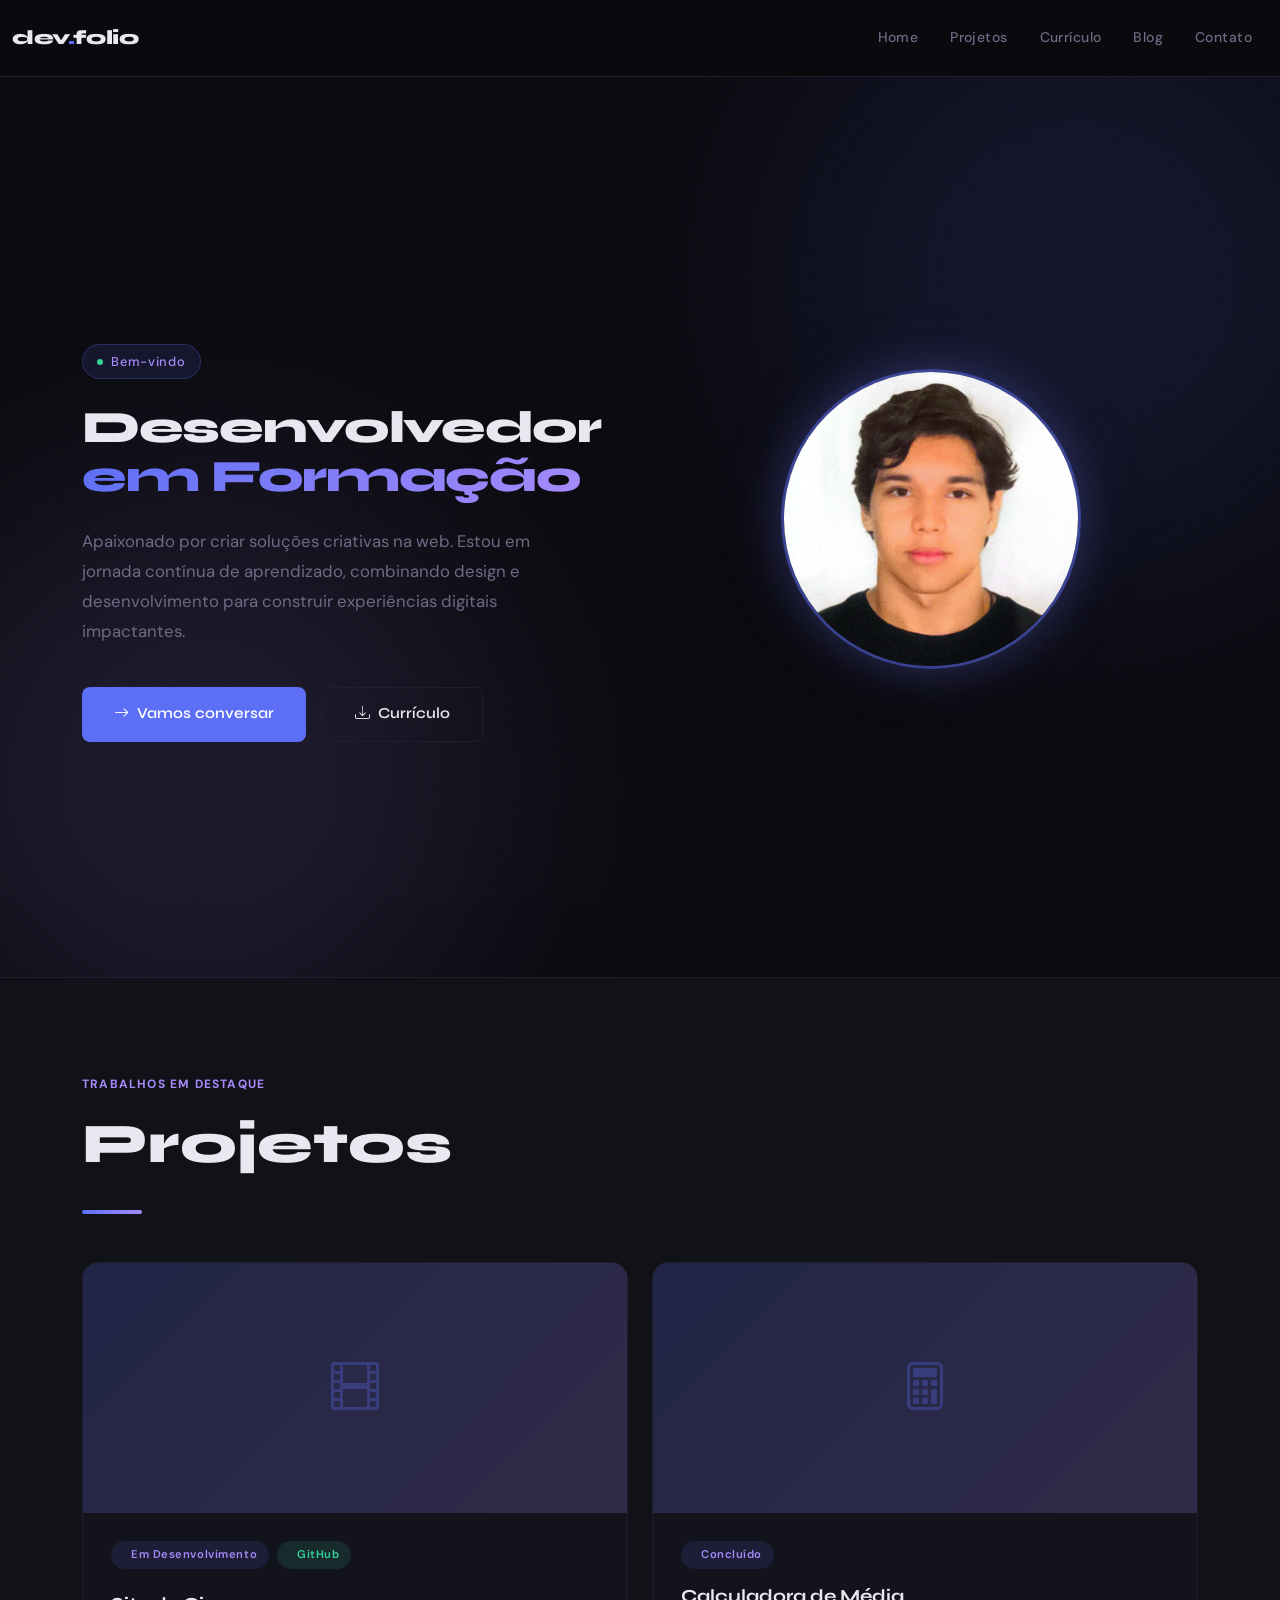
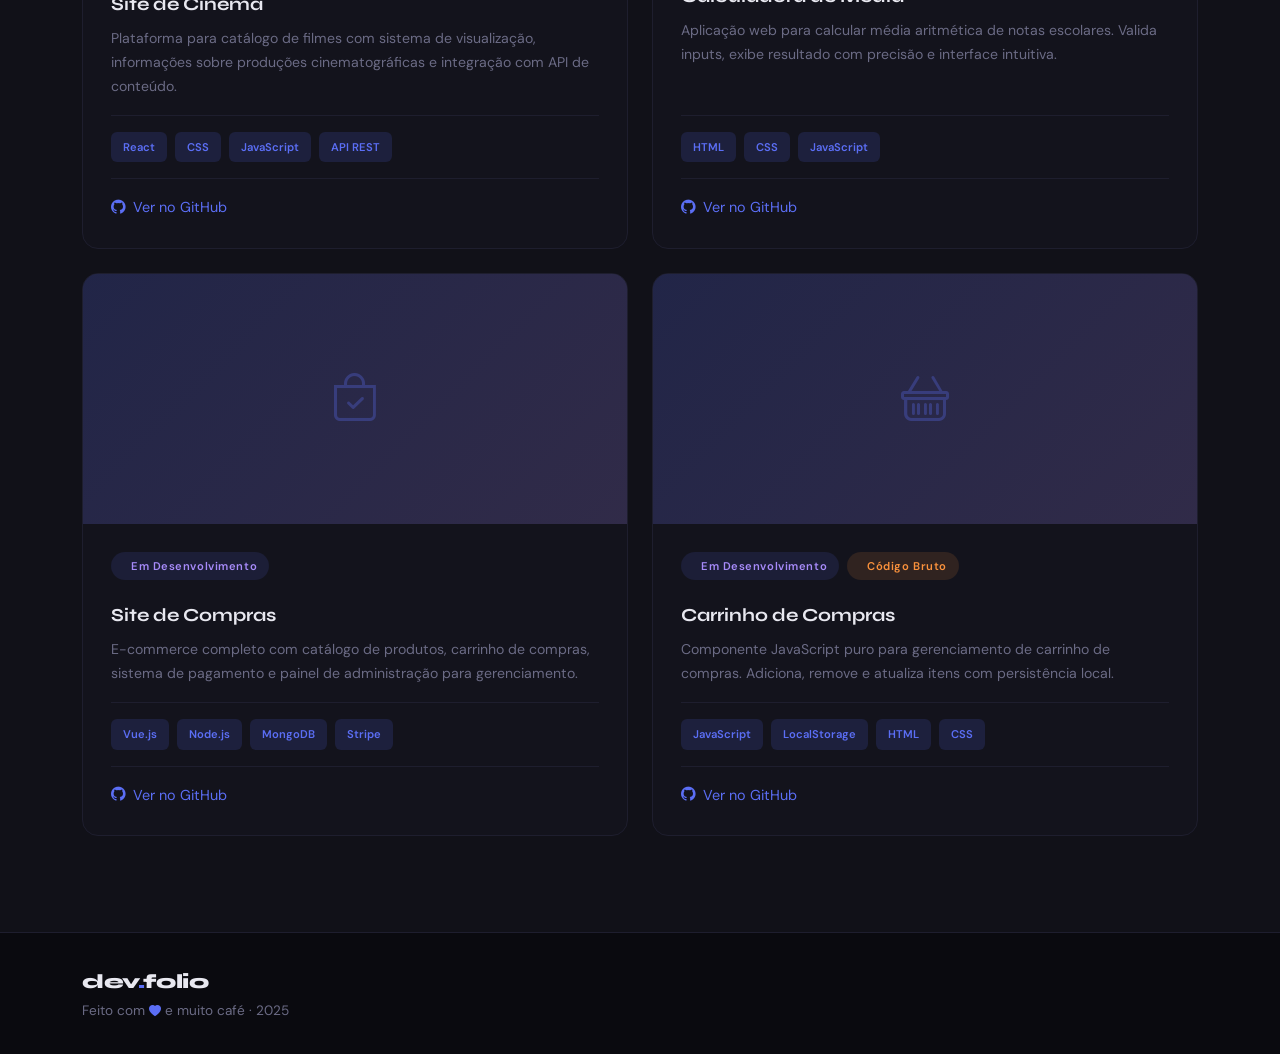
==== index.html @ 3c871db7 "Commitando site de portifolio" ====
<!DOCTYPE html>
<html lang="pt-BR">
<head>
  <meta charset="UTF-8">
  <meta name="viewport" content="width=device-width, initial-scale=1.0">
  <title>Portfólio — Dev em Formação</title>

  <!-- Bootstrap 5 -->
  <link href="https://cdn.jsdelivr.net/npm/bootstrap@5.3.3/dist/css/bootstrap.min.css" rel="stylesheet">
  <!-- Google Fonts -->
  <link href="https://fonts.googleapis.com/css2?family=Syne:wght@400;600;700;800&family=DM+Sans:ital,opsz,wght@0,9..40,300;0,9..40,400;0,9..40,500;1,9..40,300&display=swap" rel="stylesheet">
  <!-- Bootstrap Icons -->
  <link href="https://cdn.jsdelivr.net/npm/bootstrap-icons@1.11.3/font/bootstrap-icons.min.css" rel="stylesheet">

  <!-- CSS Customizado -->
  <link rel="stylesheet" href="assets/css/estilo.css">
</head>
<body>

<!-- NAVBAR -->
<nav class="navbar navbar-expand-lg navbar-dark sticky-top">
  <div class="container-fluid">
    <a class="navbar-brand" href="index.html">dev<span>.</span>folio</a>
    <button class="navbar-toggler" type="button" data-bs-toggle="collapse" data-bs-target="#navbarNav">
      <span class="navbar-toggler-icon"></span>
    </button>
    <div class="collapse navbar-collapse" id="navbarNav">
      <ul class="navbar-nav ms-auto">
        <li class="nav-item"><a class="nav-link" href="index.html#hero">Home</a></li>
        <li class="nav-item"><a class="nav-link" href="index.html#projetos">Projetos</a></li>
        <li class="nav-item"><a class="nav-link" href="curriculo.html">Currículo</a></li>
        <li class="nav-item"><a class="nav-link" href="blog.html">Blog</a></li>
        <li class="nav-item"><a class="nav-link" href="contato.html">Contato</a></li>
      </ul>
    </div>
  </div>
</nav>

<!-- HERO -->
<section id="hero" class="hero">
  <div class="hero-glow hero-glow-1"></div>
  <div class="hero-glow hero-glow-2"></div>
  
  <div class="container" style="position: relative; z-index: 1;">
    <div class="row align-items-center g-5">
      <div class="col-lg-6 fade-up">
        <div class="hero-tag">
          <span class="dot"></span>
          Bem-vindo
        </div>
        <h1 class="hero-title">
          Desenvolvedor<br>
          <span class="line2">em Formação</span>
        </h1>
        <p class="hero-sub">
          Apaixonado por criar soluções criativas na web. Estou em jornada contínua de aprendizado, combinando design e desenvolvimento para construir experiências digitais impactantes.
        </p>
        <div style="display:flex;gap:1rem;flex-wrap:wrap;">
          <a href="contato.html" class="btn-primary-custom">
            <i class="bi bi-arrow-right"></i> Vamos conversar
          </a>
          <a href="curriculo.html" class="btn-secondary-custom">
            <i class="bi bi-download"></i> Currículo
          </a>
        </div>
      </div>
      <div class="col-lg-6 fade-up delay-2 div-img">
        <div style="width:300px;height:300px;border-radius:50%;overflow:hidden;border:3px solid rgba(91,110,245,0.5);box-shadow:0 0 40px rgba(91,110,245,0.25),0 0 80px rgba(167,139,250,0.1);margin:0 auto;display:flex;align-items:center;justify-content:center;background:linear-gradient(135deg,rgba(91,110,245,0.1) 0%,rgba(167,139,250,0.1) 100%);">
          <img src="assets/imagens/foto-perfil.jpg" alt="Marcos Paulo dos Santos Filho" style="width:100%;height:100%;object-fit:cover;object-position:center top;" />
        </div>
      </div>
    </div>
  </div>
</section>

<!-- PROJETOS -->
<section id="projetos" style="background: var(--surface); border-top: 1px solid var(--border);">
  <div class="container">
    <p class="section-label fade-up">Trabalhos em Destaque</p>
    <h2 class="section-title fade-up">Projetos</h2>
    <div class="divider fade-up"></div>
    <div class="row g-4">

      <div class="col-lg-6 fade-up delay-1">
        <div class="project-card">
          <div class="project-image" style="background:linear-gradient(135deg,rgba(91,110,245,0.2) 0%,rgba(167,139,250,0.2) 100%);display:flex;align-items:center;justify-content:center;">
            <i class="bi bi-film" style="font-size:3rem;color:var(--accent);opacity:0.3;"></i>
          </div>
          <div class="project-content">
            <div style="display:flex;gap:0.5rem;flex-wrap:wrap;margin-bottom:0.5rem;">
              <span class="project-tag"><span class="dot" style="background:var(--accent3);"></span>Em Desenvolvimento</span>
              <span class="project-tag" style="background:rgba(52,211,153,0.12);color:#34d399;"><span class="dot" style="background:#34d399;"></span>GitHub</span>
            </div>
            <h3 class="project-title">Site de Cinema</h3>
            <p class="project-desc">Plataforma para catálogo de filmes com sistema de visualização, informações sobre produções cinematográficas e integração com API de conteúdo.</p>
            <div class="project-tech">
              <span class="tech-badge">React</span>
              <span class="tech-badge">CSS</span>
              <span class="tech-badge">JavaScript</span>
              <span class="tech-badge">API REST</span>
            </div>
            <div style="margin-top:1rem;padding-top:1rem;border-top:1px solid var(--border);">
              <a href="https://github.com/MarkoSpsfilho/Movie-Website-Project.git" target="_blank" style="color:var(--accent);text-decoration:none;font-size:0.9rem;display:flex;align-items:center;gap:0.5rem;">
                <i class="bi bi-github"></i> Ver no GitHub
              </a>
            </div>
          </div>
        </div>
      </div>

      <div class="col-lg-6 fade-up delay-2">
        <div class="project-card">
          <div class="project-image" style="background:linear-gradient(135deg,rgba(91,110,245,0.2) 0%,rgba(167,139,250,0.2) 100%);display:flex;align-items:center;justify-content:center;">
            <i class="bi bi-calculator" style="font-size:3rem;color:var(--accent);opacity:0.3;"></i>
          </div>
          <div class="project-content">
            <span class="project-tag"><span class="dot" style="background:var(--accent3);"></span>Concluído</span>
            <h3 class="project-title">Calculadora de Média</h3>
            <p class="project-desc">Aplicação web para calcular média aritmética de notas escolares. Valida inputs, exibe resultado com precisão e interface intuitiva.</p>
            <div class="project-tech">
              <span class="tech-badge">HTML</span>
              <span class="tech-badge">CSS</span>
              <span class="tech-badge">JavaScript</span>
            </div>
            <div style="margin-top:1rem;padding-top:1rem;border-top:1px solid var(--border);">
              <a href="https://github.com/MarkoSpsfilho/Site_de_Calcular_M-dia.git" target="_blank" style="color:var(--accent);text-decoration:none;font-size:0.9rem;display:flex;align-items:center;gap:0.5rem;">
                <i class="bi bi-github"></i> Ver no GitHub
              </a>
            </div>
          </div>
        </div>
      </div>

      <div class="col-lg-6 fade-up delay-3">
        <div class="project-card">
          <div class="project-image" style="background:linear-gradient(135deg,rgba(91,110,245,0.2) 0%,rgba(167,139,250,0.2) 100%);display:flex;align-items:center;justify-content:center;">
            <i class="bi bi-bag-check" style="font-size:3rem;color:var(--accent);opacity:0.3;"></i>
          </div>
          <div class="project-content">
            <div style="display:flex;gap:0.5rem;flex-wrap:wrap;margin-bottom:0.5rem;">
              <span class="project-tag"><span class="dot" style="background:var(--accent3);"></span>Em Desenvolvimento</span>
            </div>
            <h3 class="project-title">Site de Compras</h3>
            <p class="project-desc">E-commerce completo com catálogo de produtos, carrinho de compras, sistema de pagamento e painel de administração para gerenciamento.</p>
            <div class="project-tech">
              <span class="tech-badge">Vue.js</span>
              <span class="tech-badge">Node.js</span>
              <span class="tech-badge">MongoDB</span>
              <span class="tech-badge">Stripe</span>
            </div>
            <div style="margin-top:1rem;padding-top:1rem;border-top:1px solid var(--border);">
              <a href="https://github.com/MarkoSpsfilho/Site-de-Compras.git" target="_blank" style="color:var(--accent);text-decoration:none;font-size:0.9rem;display:flex;align-items:center;gap:0.5rem;">
                <i class="bi bi-github"></i> Ver no GitHub
              </a>
            </div>
          </div>
        </div>
      </div>

      <div class="col-lg-6 fade-up delay-4">
        <div class="project-card">
          <div class="project-image" style="background:linear-gradient(135deg,rgba(91,110,245,0.2) 0%,rgba(167,139,250,0.2) 100%);display:flex;align-items:center;justify-content:center;">
            <i class="bi bi-basket" style="font-size:3rem;color:var(--accent);opacity:0.3;"></i>
          </div>
          <div class="project-content">
            <div style="display:flex;gap:0.5rem;flex-wrap:wrap;margin-bottom:0.5rem;">
              <span class="project-tag"><span class="dot" style="background:var(--accent3);"></span>Em Desenvolvimento</span>
              <span class="project-tag" style="background:rgba(251,146,60,0.12);color:#fb923c;"><span class="dot" style="background:#fb923c;"></span>Código Bruto</span>
            </div>
            <h3 class="project-title">Carrinho de Compras</h3>
            <p class="project-desc">Componente JavaScript puro para gerenciamento de carrinho de compras. Adiciona, remove e atualiza itens com persistência local.</p>
            <div class="project-tech">
              <span class="tech-badge">JavaScript</span>
              <span class="tech-badge">LocalStorage</span>
              <span class="tech-badge">HTML</span>
              <span class="tech-badge">CSS</span>
            </div>
            <div style="margin-top:1rem;padding-top:1rem;border-top:1px solid var(--border);">
              <a href="https://github.com/MarkoSpsfilho/Carrinho-de-Compras.git" target="_blank" style="color:var(--accent);text-decoration:none;font-size:0.9rem;display:flex;align-items:center;gap:0.5rem;">
                <i class="bi bi-github"></i> Ver no GitHub
              </a>
            </div>
          </div>
        </div>
      </div>

    </div>
  </div>
</section>

<!-- FOOTER -->
<footer>
  <div class="container d-flex flex-wrap justify-content-between align-items-center">
    <span class="navbar-brand mb-0" style="font-family:'Syne',sans-serif;font-weight:800;">dev<span style="color:var(--accent);">.</span>folio</span>
    <span style="color:var(--muted);">Feito com <i class="bi bi-heart-fill" style="color:var(--accent);font-size:0.75rem;"></i> e muito café · 2025</span>
  </div>
</footer>

<!-- Bootstrap JS -->
<script src="https://cdn.jsdelivr.net/npm/bootstrap@5.3.3/dist/js/bootstrap.bundle.min.js"></script>
<!-- JS Customizado -->
<script src="assets/js/app.js"></script>

</body>
</html>
---- assets/css/estilo.css ----
:root {
  --bg: #0a0a0f;
  --surface: #111118;
  --border: #1e1e2e;
  --accent: #5b6ef5;
  --accent2: #a78bfa;
  --accent3: #34d399;
  --text: #e8e8f0;
  --muted: #6b6b85;
  --card-bg: #13131c;
}

* { margin: 0; padding: 0; box-sizing: border-box; }

html { scroll-behavior: smooth; }

body {
  background: var(--bg);
  color: var(--text);
  font-family: 'DM Sans', sans-serif;
  font-size: 16px;
  line-height: 1.7;
  overflow-x: hidden;
}

/* ── NOISE OVERLAY ── */
body::before {
  content: '';
  position: fixed;
  inset: 0;
  background-image: url("data:image/svg+xml,%3Csvg viewBox='0 0 256 256' xmlns='http://www.w3.org/2000/svg'%3E%3Cfilter id='noise'%3E%3CfeTurbulence type='fractalNoise' baseFrequency='0.9' numOctaves='4' stitchTiles='stitch'/%3E%3C/filter%3E%3Crect width='100%25' height='100%25' filter='url(%23noise)' opacity='0.04'/%3E%3C/svg%3E");
  pointer-events: none;
  z-index: 999;
  opacity: 0.4;
}

h1, h2, h3, h4 {
  font-family: 'Syne', sans-serif;
  font-weight: 700;
}

/* ── NAV ── */
nav.navbar {
  background: rgba(10,10,15,0.85) !important;
  backdrop-filter: blur(16px);
  border-bottom: 1px solid var(--border);
  padding: 1rem 0;
}

.navbar-brand {
  font-family: 'Syne', sans-serif;
  font-weight: 800;
  font-size: 1.25rem;
  color: var(--text) !important;
  letter-spacing: -0.02em;
}

.navbar-brand span { color: var(--accent); }

.nav-link {
  color: var(--muted) !important;
  font-size: 0.875rem;
  font-weight: 500;
  letter-spacing: 0.03em;
  transition: color 0.2s;
  padding: 0.4rem 1rem !important;
}

.nav-link:hover { color: var(--text) !important; }

/* ── HERO ── */
.hero {
  min-height: 100vh;
  display: flex;
  align-items: center;
  padding: 7rem 0 5rem;
  position: relative;
  overflow: hidden;
}

.hero-glow {
  position: absolute;
  width: 600px;
  height: 600px;
  border-radius: 50%;
  filter: blur(120px);
  opacity: 0.12;
  pointer-events: none;
}

.hero-glow-1 {
  background: var(--accent);
  top: -100px;
  right: -100px;
}

.hero-glow-2 {
  background: var(--accent2);
  bottom: -100px;
  left: -100px;
}

.hero-tag {
  display: inline-flex;
  align-items: center;
  gap: 0.5rem;
  background: rgba(91,110,245,0.12);
  border: 1px solid rgba(91,110,245,0.25);
  color: var(--accent2);
  font-size: 0.8rem;
  font-weight: 500;
  letter-spacing: 0.05em;
  padding: 0.35rem 0.9rem;
  border-radius: 100px;
  margin-bottom: 1.5rem;
}

.hero-tag .dot {
  width: 6px; height: 6px;
  background: var(--accent3);
  border-radius: 50%;
  animation: pulse 2s infinite;
}

@keyframes pulse {
  0%, 100% { opacity: 1; transform: scale(1); }
  50% { opacity: 0.5; transform: scale(0.8); }
}

.hero-title {
  font-size: clamp(1.8rem, 3.5vw, 3.2rem);
  font-weight: 800;
  line-height: 1.1;
  letter-spacing: -0.03em;
  color: var(--text);
  margin-bottom: 1.5rem;
  word-break: normal;
  overflow-wrap: normal;
  white-space: nowrap;
}

.hero-title .line2 {
  background: linear-gradient(135deg, var(--accent) 0%, var(--accent2) 100%);
  -webkit-background-clip: text;
  -webkit-text-fill-color: transparent;
  background-clip: text;
}

.hero-sub {
  color: var(--muted);
  font-size: 1.05rem;
  max-width: 480px;
  margin-bottom: 2.5rem;
  line-height: 1.8;
}

.btn-primary-custom {
  background: var(--accent);
  color: #fff;
  border: none;
  padding: 0.85rem 2rem;
  border-radius: 8px;
  font-family: 'Syne', sans-serif;
  font-weight: 600;
  font-size: 0.95rem;
  transition: all 0.25s;
  text-decoration: none;
  display: inline-flex;
  align-items: center;
  gap: 0.5rem;
}

.btn-primary-custom:hover {
  background: #4a5de4;
  transform: translateY(-2px);
  box-shadow: 0 10px 30px rgba(91,110,245,0.3);
}

.btn-secondary-custom {
  background: transparent;
  color: var(--text);
  border: 1px solid var(--border);
  padding: 0.85rem 2rem;
  border-radius: 8px;
  font-family: 'Syne', sans-serif;
  font-weight: 600;
  font-size: 0.95rem;
  transition: all 0.25s;
  text-decoration: none;
  display: inline-flex;
  align-items: center;
  gap: 0.5rem;
  cursor: pointer;
}

.btn-secondary-custom:hover {
  border-color: var(--accent);
  color: var(--accent);
}

/* ── SCROLL REVEAL ── */
.fade-up {
  opacity: 0;
  transform: translateY(30px);
  transition: opacity 0.6s ease-out, transform 0.6s ease-out;
}

.fade-up.visible {
  opacity: 1;
  transform: translateY(0);
}

.delay-1 { transition-delay: 0.1s; }
.delay-2 { transition-delay: 0.2s; }
.delay-3 { transition-delay: 0.3s; }
.delay-4 { transition-delay: 0.4s; }
.delay-5 { transition-delay: 0.5s; }

/* ── SEÇÕES ── */
section {
  padding: 6rem 0;
  position: relative;
}

.section-label {
  color: var(--accent2);
  font-size: 0.75rem;
  font-weight: 700;
  letter-spacing: 0.1em;
  text-transform: uppercase;
  margin-bottom: 1rem;
}

.section-title {
  font-size: clamp(2rem, 5vw, 3.5rem);
  font-weight: 800;
  line-height: 1.2;
  color: var(--text);
  margin-bottom: 2rem;
}

.divider {
  width: 60px;
  height: 4px;
  background: linear-gradient(90deg, var(--accent) 0%, var(--accent2) 100%);
  border-radius: 100px;
  margin-bottom: 3rem;
}

.container {
  gap: 100%;
}

.div-img {
  padding: 0;
  margin: 0;
  position: relative;
  z-index: 0;
}


/* ── PROJETOS ── */
.project-card {
  background: var(--card-bg);
  border: 1px solid var(--border);
  border-radius: 16px;
  overflow: hidden;
  transition: all 0.3s;
  height: 100%;
  display: flex;
  flex-direction: column;
}

.project-card:hover {
  border-color: var(--accent);
  box-shadow: 0 20px 40px rgba(91,110,245,0.15);
  transform: translateY(-5px);
}

.project-image {
  width: 100%;
  height: 250px;
  background: linear-gradient(135deg, rgba(91,110,245,0.1) 0%, rgba(167,139,250,0.1) 100%);
  overflow: hidden;
}

.project-image img {
  width: 100%;
  height: 100%;
  object-fit: cover;
}

.project-content {
  padding: 1.75rem;
  flex: 1;
  display: flex;
  flex-direction: column;
}

.project-tag {
  display: inline-flex;
  align-items: center;
  gap: 0.5rem;
  width: fit-content;
  background: rgba(91,110,245,0.12);
  color: var(--accent2);
  font-size: 0.7rem;
  font-weight: 600;
  letter-spacing: 0.05em;
  padding: 0.3rem 0.75rem;
  border-radius: 100px;
  margin-bottom: 1rem;
}

.project-title {
  font-size: 1.15rem;
  font-weight: 700;
  color: var(--text);
  margin-bottom: 0.75rem;
}

.project-desc {
  color: var(--muted);
  font-size: 0.88rem;
  line-height: 1.7;
  margin-bottom: 1rem;
  flex: 1;
}

.project-tech {
  display: flex;
  flex-wrap: wrap;
  gap: 0.5rem;
  padding-top: 1rem;
  border-top: 1px solid var(--border);
}

.tech-badge {
  background: rgba(91,110,245,0.15);
  color: var(--accent);
  font-size: 0.7rem;
  font-weight: 600;
  padding: 0.35rem 0.75rem;
  border-radius: 6px;
}

/* ── ABOUT ── */
.about-text {
  color: var(--muted);
  font-size: 1rem;
  line-height: 1.9;
  margin-bottom: 2rem;
}

.skill-pill {
  display: inline-flex;
  align-items: center;
  gap: 0.5rem;
  background: rgba(91,110,245,0.12);
  color: var(--text);
  font-size: 0.8rem;
  font-weight: 500;
  padding: 0.4rem 0.9rem;
  border-radius: 100px;
  margin-right: 0.75rem;
  margin-bottom: 0.75rem;
}

.skill-pill .dot {
  width: 5px;
  height: 5px;
  background: currentColor;
  border-radius: 50%;
}

/* ── CONTACT ── */
.contact-item {
  display: flex;
  align-items: center;
  gap: 1.25rem;
  padding: 1.5rem;
  background: var(--card-bg);
  border: 1px solid var(--border);
  border-radius: 12px;
  margin-bottom: 1rem;
  text-decoration: none;
  color: var(--text);
  transition: all 0.3s;
}

.contact-item:hover {
  border-color: var(--accent);
  background: rgba(91,110,245,0.08);
}

.contact-item i {
  font-size: 1.5rem;
  color: var(--accent);
}

/* ── FOOTER ── */
footer {
  border-top: 1px solid var(--border);
  padding: 2rem 0;
  color: var(--muted);
  font-size: 0.85rem;
}

footer i {
  animation: heartbeat 1.2s infinite;
}

@keyframes heartbeat {
  0%, 100% { transform: scale(1); }
  50% { transform: scale(1.2); }
}

/* ── RESPONSIVE ── */
@media (max-width: 768px) {
  section {
    padding: 3rem 0;
  }

  .hero {
    padding: 4rem 0 2rem;
    min-height: auto;
  }

  .hero-title {
    font-size: 1.8rem;
    white-space: normal;
  }

  .section-title {
    font-size: 1.5rem;
  }

  nav.navbar {
    padding: 0.75rem 0;
  }

  .nav-link {
    padding: 0.3rem 0.75rem !important;
    font-size: 0.8rem;
  }

  .row.g-5 {
    gap: 2rem !important;
  }

  .col-lg-6 {
    display: block !important;
    width: 100% !important;
  }
}

/* ── breakpoint intermediário para evitar sobreposição ── */
@media (max-width: 1200px) and (min-width: 769px) {
  .hero-title {
    font-size: clamp(1.6rem, 3vw, 2.8rem);
    white-space: nowrap;
  }
}

/* Garante que a coluna de texto nunca vaze sobre a imagem */
.hero .col-lg-6:first-child {
  overflow: hidden;
}
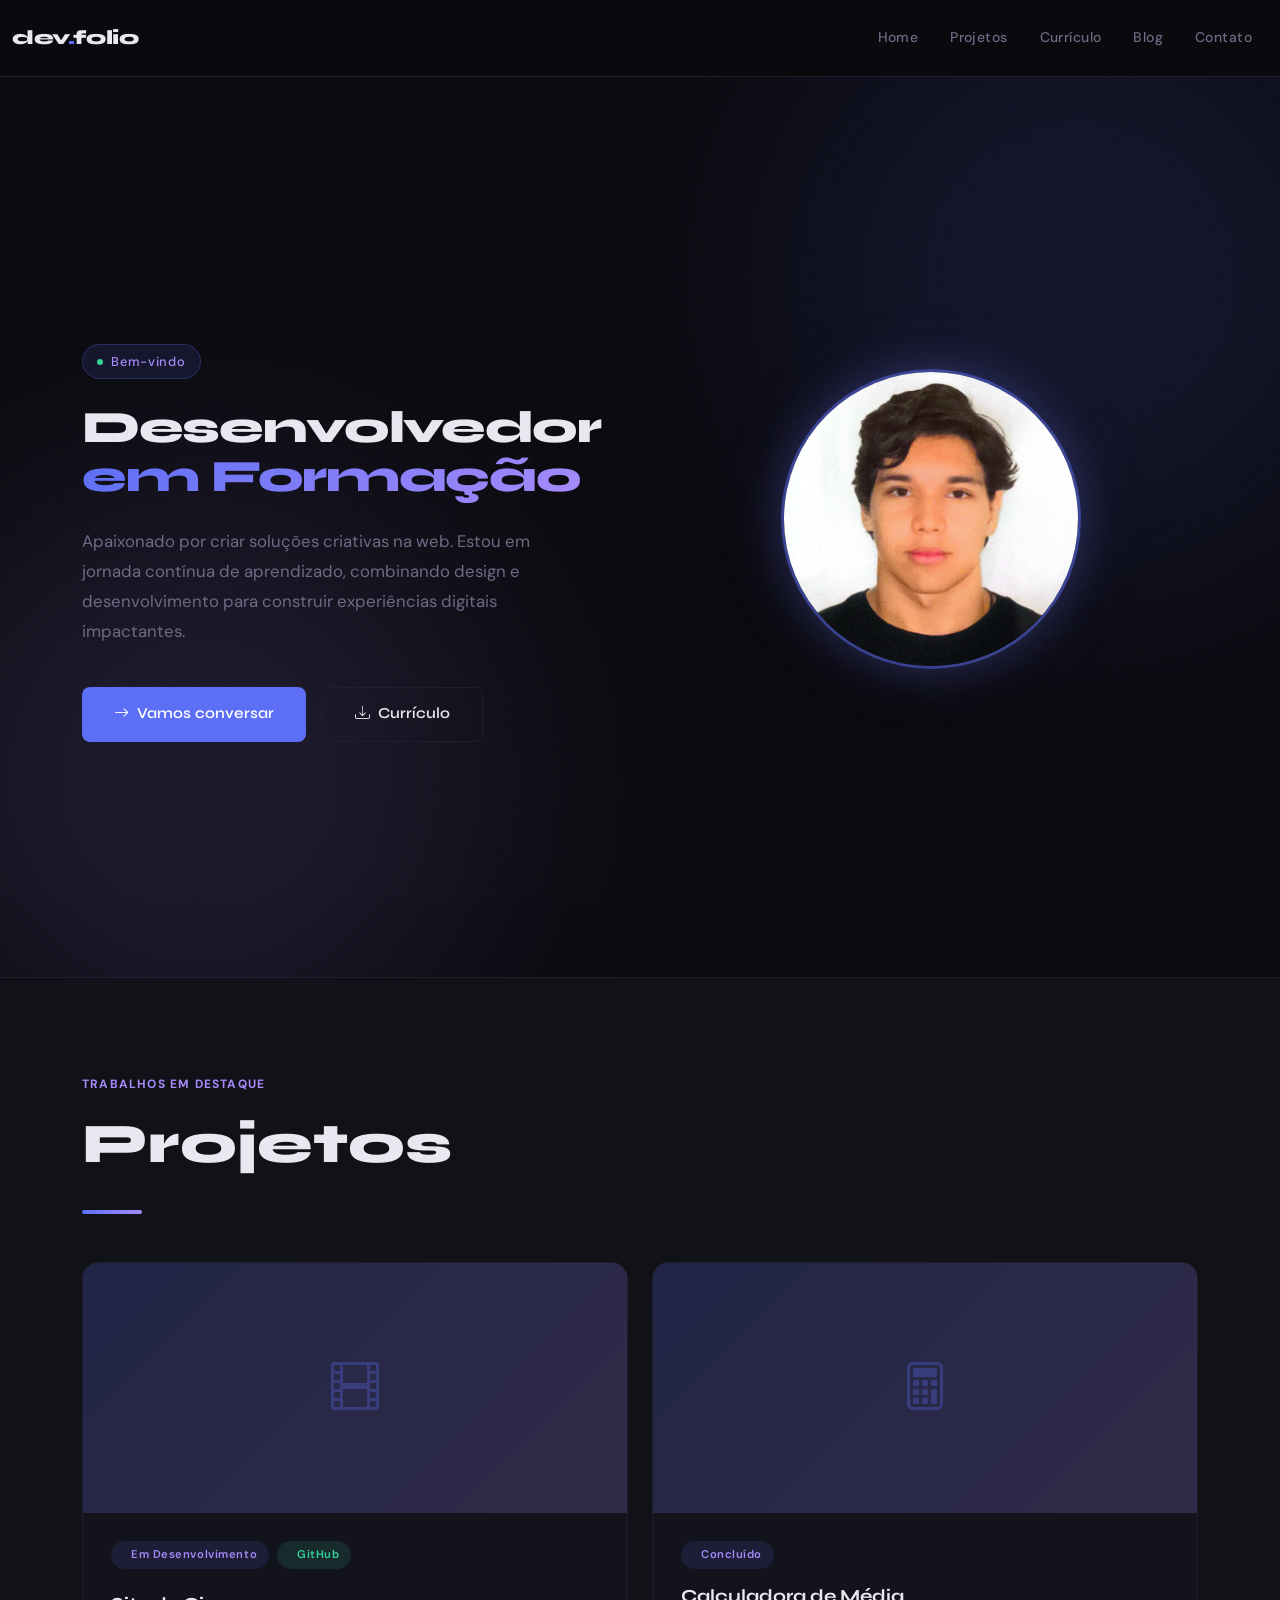
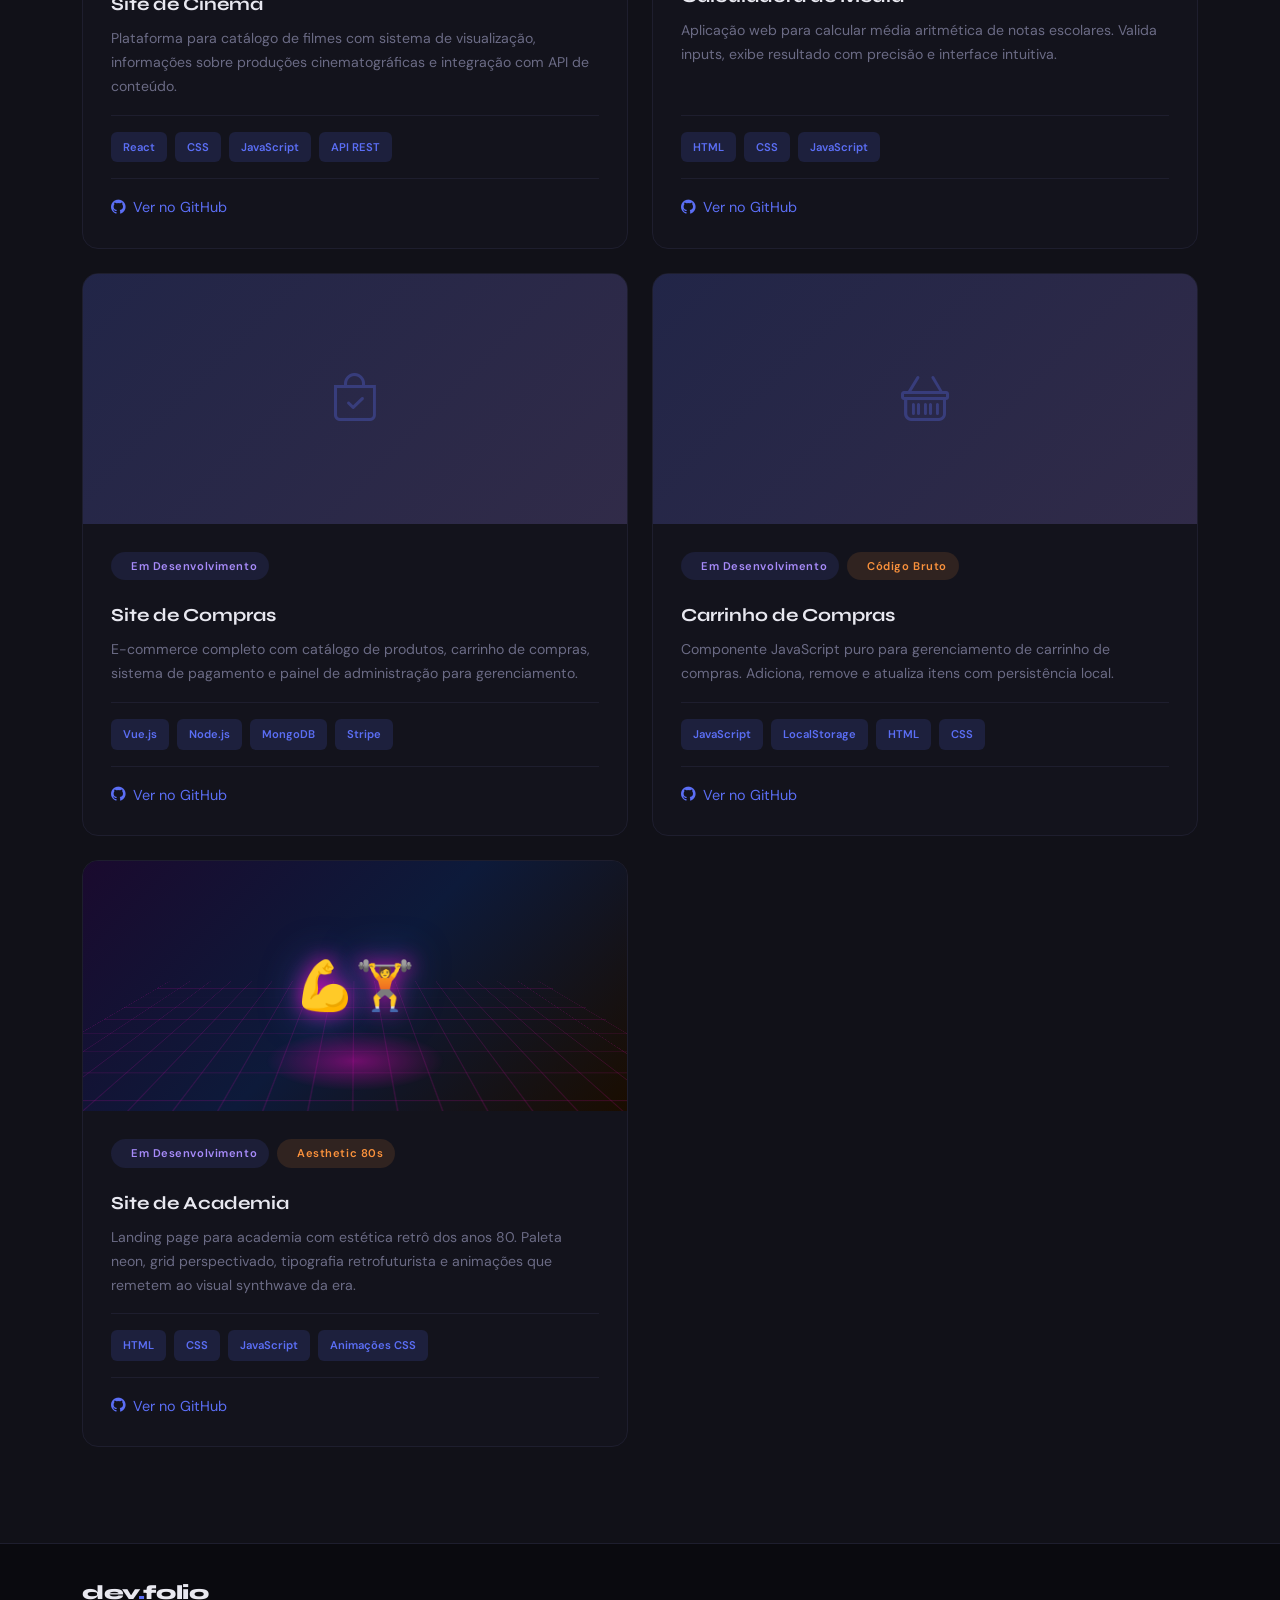
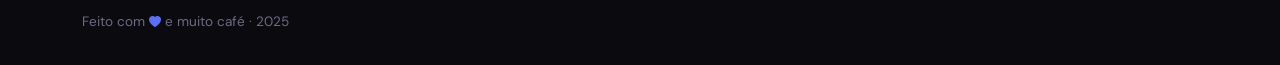
==== commit 98128f12: "Commitando index" ====
--- a/index.html
+++ b/index.html
@@ -184,6 +184,35 @@
         </div>
       </div>
 
+      <div class="col-lg-6 fade-up delay-5">
+        <div class="project-card">
+          <div class="project-image" style="background:linear-gradient(135deg,#1a0a2e 0%,#0d1a3a 50%,#1a0d00 100%);display:flex;align-items:center;justify-content:center;position:relative;overflow:hidden;">
+            <div style="position:absolute;inset:0;background-image:linear-gradient(rgba(255,0,200,0.15) 1px,transparent 1px),linear-gradient(90deg,rgba(255,0,200,0.15) 1px,transparent 1px);background-size:30px 30px;transform:perspective(200px) rotateX(40deg) scale(1.5);transform-origin:bottom;"></div>
+            <div style="position:absolute;width:180px;height:60px;background:radial-gradient(ellipse,rgba(255,0,200,0.4) 0%,transparent 70%);bottom:20px;left:50%;transform:translateX(-50%);"></div>
+            <span style="position:relative;z-index:2;font-size:3rem;text-shadow:0 0 20px rgba(255,0,200,0.8),0 0 40px rgba(91,110,245,0.6);">💪🏋️</span>
+          </div>
+          <div class="project-content">
+            <div style="display:flex;gap:0.5rem;flex-wrap:wrap;margin-bottom:0.5rem;">
+              <span class="project-tag"><span class="dot" style="background:var(--accent3);"></span>Em Desenvolvimento</span>
+              <span class="project-tag" style="background:rgba(251,146,60,0.12);color:#fb923c;"><span class="dot" style="background:#fb923c;"></span>Aesthetic 80s</span>
+            </div>
+            <h3 class="project-title">Site de Academia</h3>
+            <p class="project-desc">Landing page para academia com estética retrô dos anos 80. Paleta neon, grid perspectivado, tipografia retrofuturista e animações que remetem ao visual synthwave da era.</p>
+            <div class="project-tech">
+              <span class="tech-badge">HTML</span>
+              <span class="tech-badge">CSS</span>
+              <span class="tech-badge">JavaScript</span>
+              <span class="tech-badge">Animações CSS</span>
+            </div>
+            <div style="margin-top:1rem;padding-top:1rem;border-top:1px solid var(--border);">
+              <a href="https://github.com/MarkoSpsfilho/Site-de-Academia-Aesthetic-80-s.git" target="_blank" style="color:var(--accent);text-decoration:none;font-size:0.9rem;display:flex;align-items:center;gap:0.5rem;">
+                <i class="bi bi-github"></i> Ver no GitHub
+              </a>
+            </div>
+          </div>
+        </div>
+      </div>
+
     </div>
   </div>
 </section>
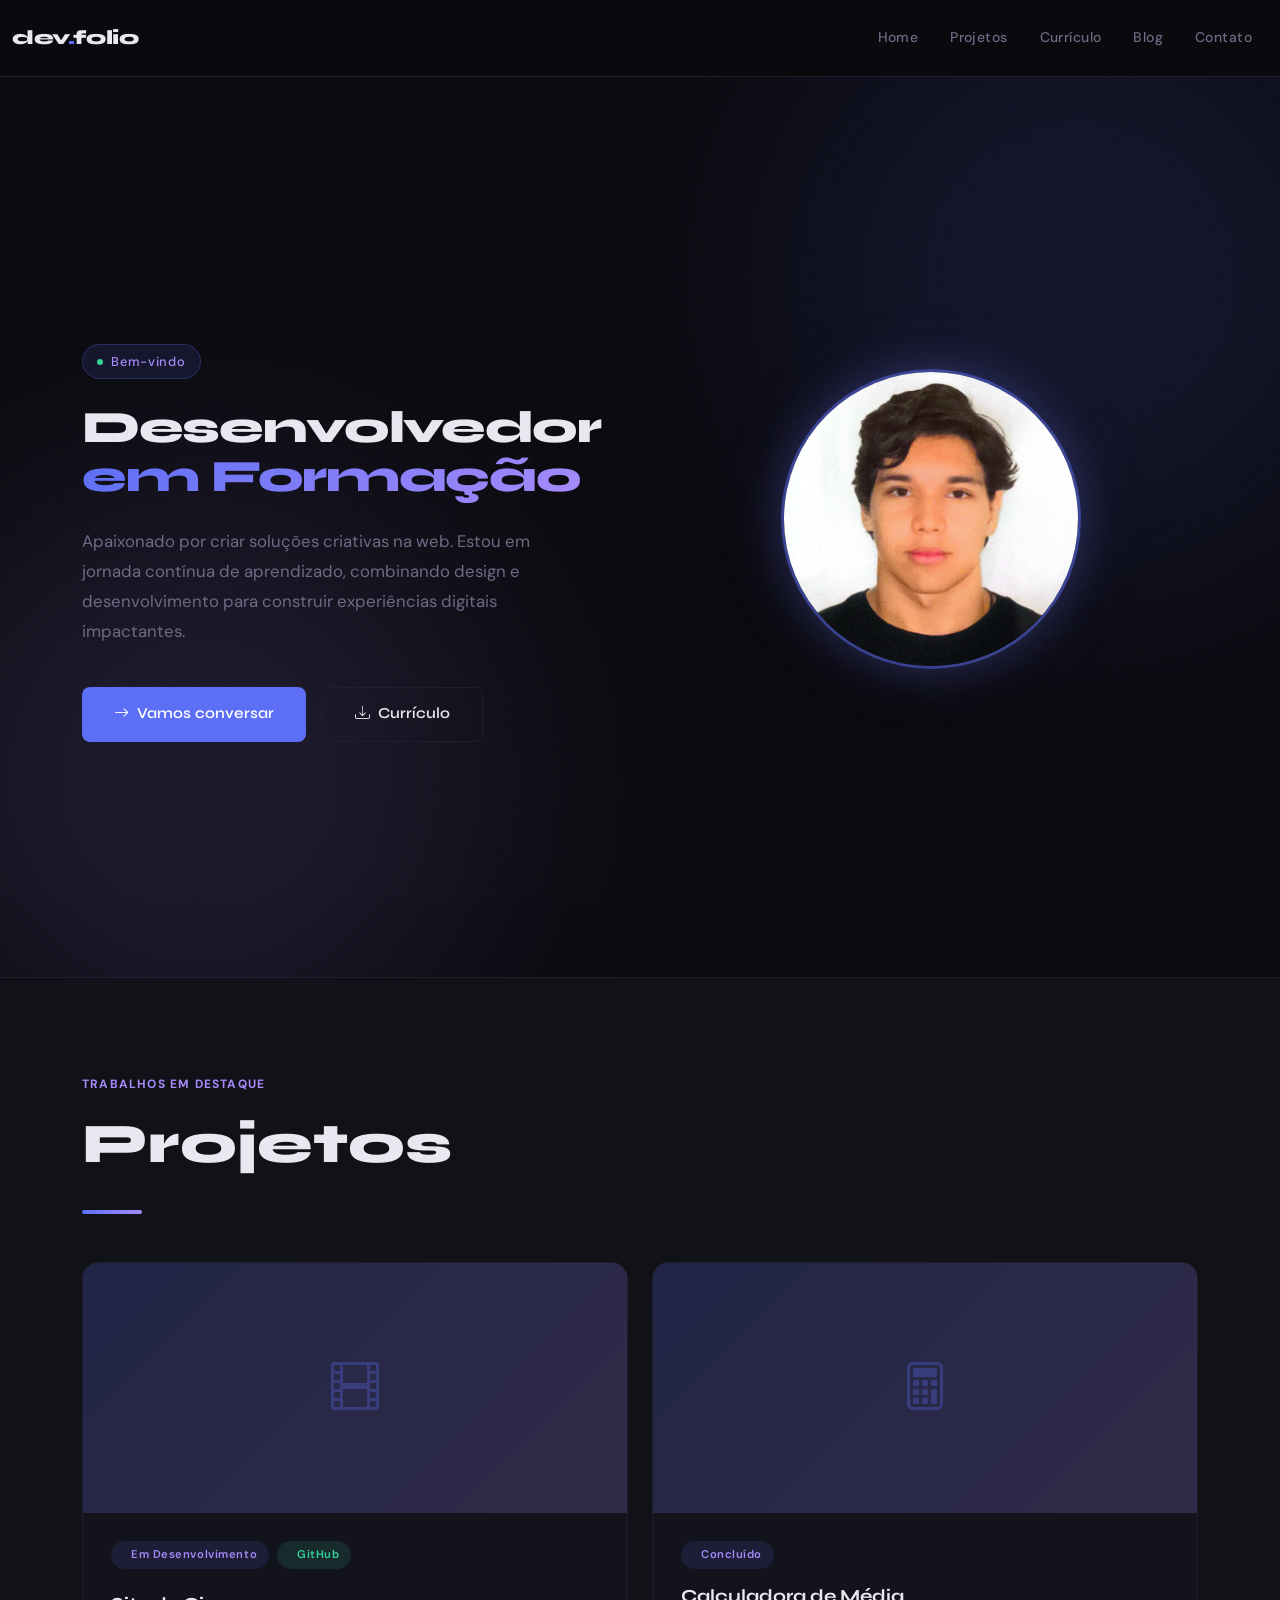
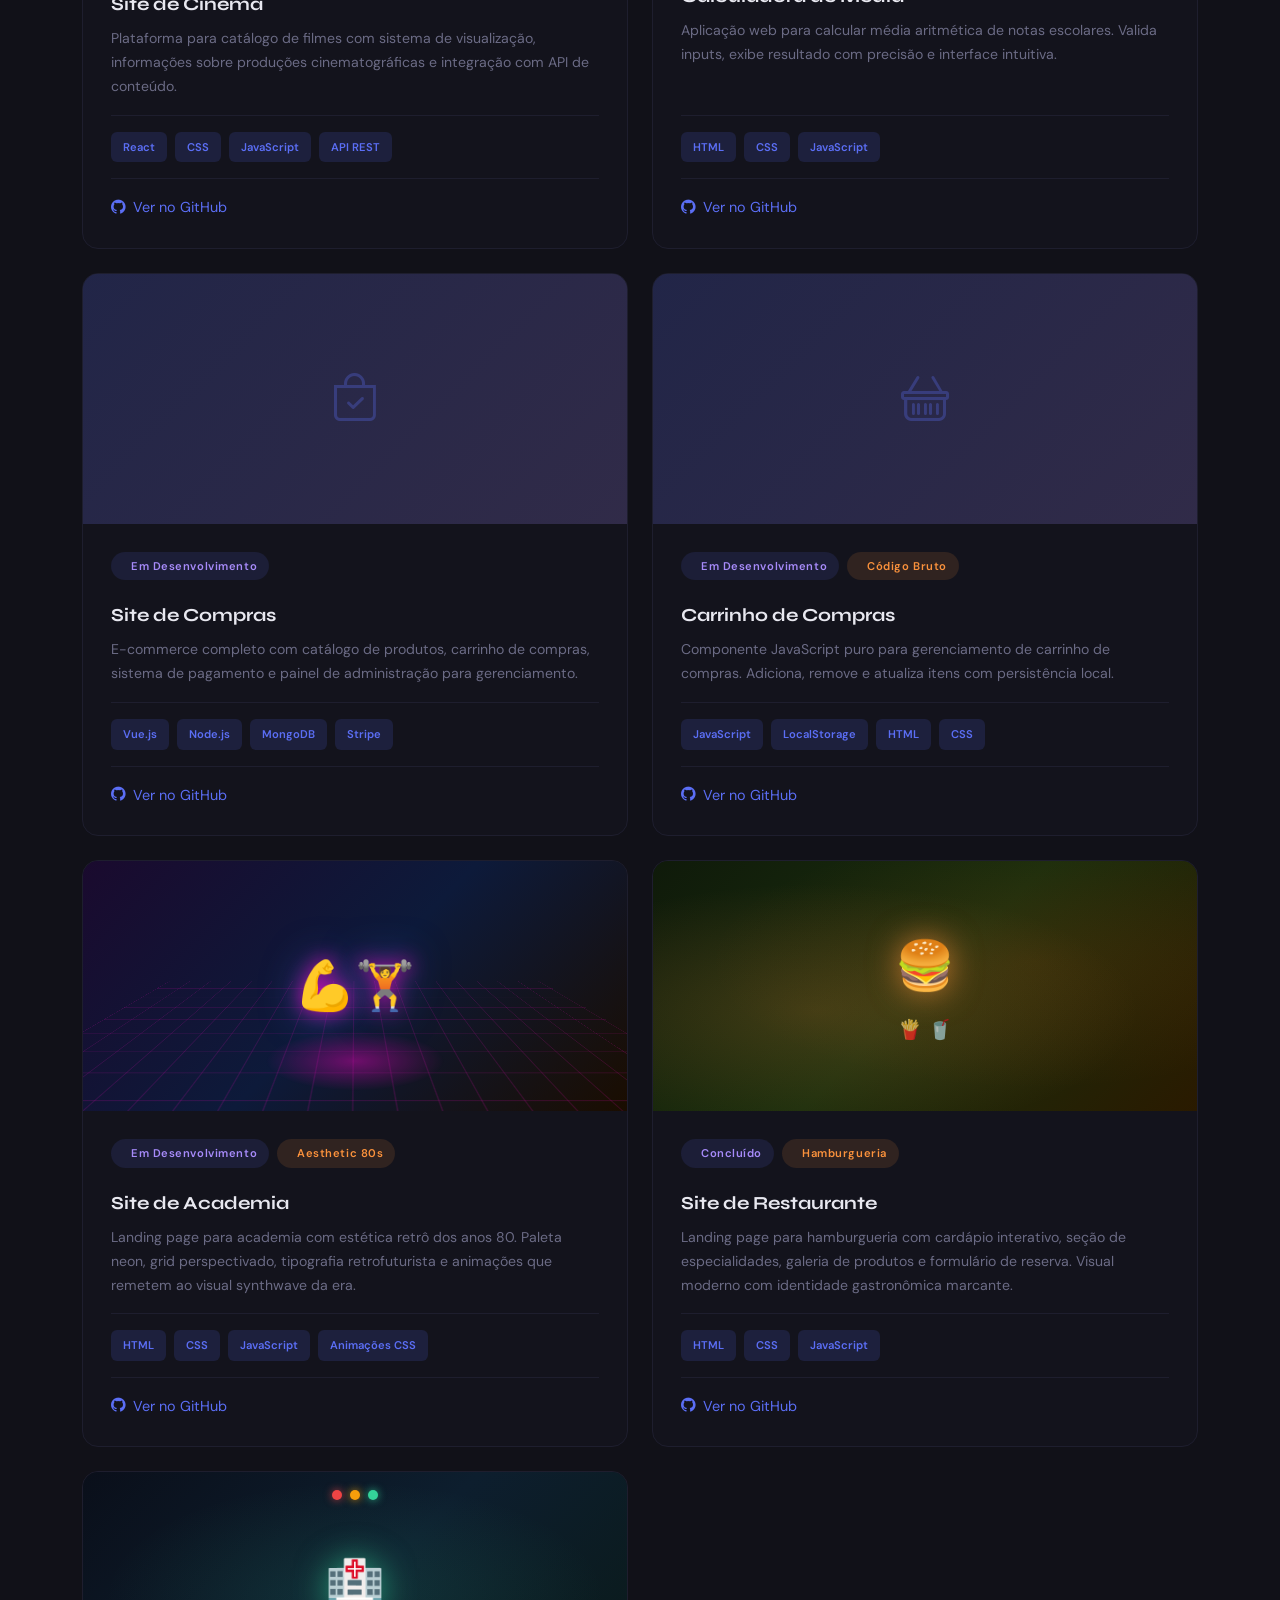
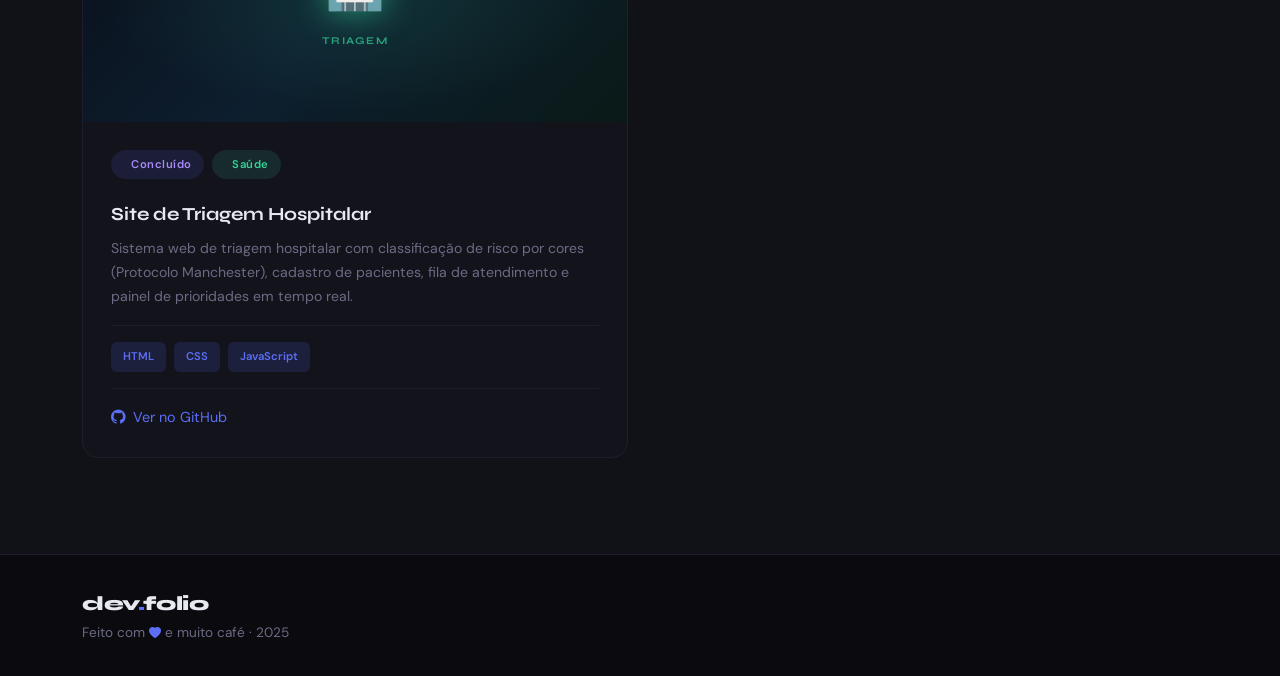
==== commit 9f45fba5: "Novo index com mais projetos" ====
--- a/index.html
+++ b/index.html
@@ -14,6 +14,9 @@
 
   <!-- CSS Customizado -->
   <link rel="stylesheet" href="assets/css/estilo.css">
+
+  <!--FOTO DO SITE-->
+  <link rel="icon" type="image/png" href="/assets/imagens/logo.png">
 </head>
 <body>
 
@@ -213,6 +216,74 @@
         </div>
       </div>
 
+      <div class="col-lg-6 fade-up delay-1">
+        <div class="project-card">
+          <div class="project-image" style="background:linear-gradient(135deg,#0f1a0a 0%,#1a2e0d 50%,#2a1a00 100%);display:flex;align-items:center;justify-content:center;position:relative;overflow:hidden;">
+            <div style="position:absolute;inset:0;background:radial-gradient(ellipse at 30% 60%,rgba(251,146,60,0.18) 0%,transparent 60%),radial-gradient(ellipse at 70% 40%,rgba(234,88,12,0.12) 0%,transparent 60%);"></div>
+            <div style="position:relative;z-index:2;display:flex;flex-direction:column;align-items:center;gap:0.5rem;">
+              <span style="font-size:3rem;filter:drop-shadow(0 0 16px rgba(251,146,60,0.7));">🍔</span>
+              <div style="display:flex;gap:0.4rem;">
+                <span style="font-size:1.2rem;opacity:0.7;">🍟</span>
+                <span style="font-size:1.2rem;opacity:0.7;">🥤</span>
+              </div>
+            </div>
+          </div>
+          <div class="project-content">
+            <div style="display:flex;gap:0.5rem;flex-wrap:wrap;margin-bottom:0.5rem;">
+              <span class="project-tag"><span class="dot" style="background:var(--accent3);"></span>Concluído</span>
+              <span class="project-tag" style="background:rgba(251,146,60,0.12);color:#fb923c;"><span class="dot" style="background:#fb923c;"></span>Hamburgueria</span>
+            </div>
+            <h3 class="project-title">Site de Restaurante</h3>
+            <p class="project-desc">Landing page para hamburgueria com cardápio interativo, seção de especialidades, galeria de produtos e formulário de reserva. Visual moderno com identidade gastronômica marcante.</p>
+            <div class="project-tech">
+              <span class="tech-badge">HTML</span>
+              <span class="tech-badge">CSS</span>
+              <span class="tech-badge">JavaScript</span>
+            </div>
+            <div style="margin-top:1rem;padding-top:1rem;border-top:1px solid var(--border);">
+              <a href="https://github.com/MarkoSpsfilho/Site-Restaurante.git" target="_blank" style="color:var(--accent);text-decoration:none;font-size:0.9rem;display:flex;align-items:center;gap:0.5rem;">
+                <i class="bi bi-github"></i> Ver no GitHub
+              </a>
+            </div>
+          </div>
+        </div>
+      </div>
+
+      <div class="col-lg-6 fade-up delay-2">
+        <div class="project-card">
+          <div class="project-image" style="background:linear-gradient(135deg,#0a0f1a 0%,#0d1e2e 50%,#0a1a18 100%);display:flex;align-items:center;justify-content:center;position:relative;overflow:hidden;">
+            <div style="position:absolute;inset:0;background:radial-gradient(ellipse at 50% 50%,rgba(52,211,153,0.12) 0%,transparent 65%);"></div>
+            <div style="position:absolute;top:18px;left:50%;transform:translateX(-50%);display:flex;gap:0.5rem;">
+              <div style="width:10px;height:10px;border-radius:50%;background:#ef4444;box-shadow:0 0 8px rgba(239,68,68,0.8);"></div>
+              <div style="width:10px;height:10px;border-radius:50%;background:#f59e0b;box-shadow:0 0 8px rgba(245,158,11,0.8);"></div>
+              <div style="width:10px;height:10px;border-radius:50%;background:#34d399;box-shadow:0 0 8px rgba(52,211,153,0.8);"></div>
+            </div>
+            <div style="position:relative;z-index:2;display:flex;flex-direction:column;align-items:center;gap:0.4rem;">
+              <span style="font-size:3rem;filter:drop-shadow(0 0 16px rgba(52,211,153,0.6));">🏥</span>
+              <span style="font-size:0.65rem;font-family:'Syne',sans-serif;font-weight:700;letter-spacing:0.12em;color:rgba(52,211,153,0.7);text-transform:uppercase;">Triagem</span>
+            </div>
+          </div>
+          <div class="project-content">
+            <div style="display:flex;gap:0.5rem;flex-wrap:wrap;margin-bottom:0.5rem;">
+              <span class="project-tag"><span class="dot" style="background:var(--accent3);"></span>Concluído</span>
+              <span class="project-tag" style="background:rgba(52,211,153,0.12);color:#34d399;"><span class="dot" style="background:#34d399;"></span>Saúde</span>
+            </div>
+            <h3 class="project-title">Site de Triagem Hospitalar</h3>
+            <p class="project-desc">Sistema web de triagem hospitalar com classificação de risco por cores (Protocolo Manchester), cadastro de pacientes, fila de atendimento e painel de prioridades em tempo real.</p>
+            <div class="project-tech">
+              <span class="tech-badge">HTML</span>
+              <span class="tech-badge">CSS</span>
+              <span class="tech-badge">JavaScript</span>
+            </div>
+            <div style="margin-top:1rem;padding-top:1rem;border-top:1px solid var(--border);">
+              <a href="https://github.com/MarkoSpsfilho/Site-Triagem-de-Hospital.git" target="_blank" style="color:var(--accent);text-decoration:none;font-size:0.9rem;display:flex;align-items:center;gap:0.5rem;">
+                <i class="bi bi-github"></i> Ver no GitHub
+              </a>
+            </div>
+          </div>
+        </div>
+      </div>
+
     </div>
   </div>
 </section>
--- a/assets/css/estilo.css
+++ b/assets/css/estilo.css
@@ -466,3 +466,342 @@
 .hero .col-lg-6:first-child {
   overflow: hidden;
 }
+
+/* ═══════════════════════════════════════
+   GAMIFICAÇÃO — CURRÍCULO
+═══════════════════════════════════════ */
+
+/* ── CV HEADER ── */
+.cv-header {
+  padding: 8rem 0 4rem;
+  position: relative;
+  overflow: hidden;
+  background: var(--bg);
+}
+.cv-header-glow {
+  position: absolute;
+  width: 700px; height: 700px;
+  border-radius: 50%;
+  background: radial-gradient(circle, rgba(91,110,245,0.18) 0%, transparent 70%);
+  top: -200px; right: -200px;
+  pointer-events: none;
+}
+
+/* ── PLAYER CARD ── */
+.player-card {
+  display: flex;
+  gap: 2rem;
+  align-items: flex-start;
+  background: var(--card-bg);
+  border: 1px solid var(--border);
+  border-radius: 20px;
+  padding: 2rem;
+  position: relative;
+  overflow: hidden;
+  margin-top: 2rem;
+}
+.player-card::before {
+  content: '';
+  position: absolute;
+  inset: 0;
+  background: linear-gradient(135deg, rgba(91,110,245,0.06) 0%, rgba(167,139,250,0.04) 100%);
+  pointer-events: none;
+}
+.player-card-left { flex-shrink: 0; position: relative; }
+.player-avatar-ring {
+  width: 90px; height: 90px;
+  border-radius: 50%;
+  background: linear-gradient(135deg, var(--accent), var(--accent2));
+  padding: 3px;
+  display: flex; align-items: center; justify-content: center;
+}
+.player-avatar-inner {
+  width: 100%; height: 100%;
+  border-radius: 50%;
+  background: var(--card-bg);
+  display: flex; align-items: center; justify-content: center;
+}
+.player-level-badge {
+  position: absolute;
+  bottom: -6px; left: 50%; transform: translateX(-50%);
+  background: linear-gradient(90deg, var(--accent), var(--accent2));
+  color: #fff;
+  font-family: 'Syne', sans-serif;
+  font-size: 0.65rem;
+  font-weight: 800;
+  padding: 2px 10px;
+  border-radius: 100px;
+  letter-spacing: 0.05em;
+  white-space: nowrap;
+}
+.player-card-right { flex: 1; }
+.player-class-badge {
+  background: rgba(91,110,245,0.15);
+  color: var(--accent2);
+  font-size: 0.72rem;
+  font-weight: 600;
+  padding: 0.25rem 0.75rem;
+  border-radius: 100px;
+  display: inline-flex;
+  align-items: center;
+  gap: 0.4rem;
+}
+.xp-bars { display: flex; flex-direction: column; gap: 0.6rem; }
+.xp-row { display: flex; align-items: center; gap: 0.75rem; }
+.xp-label { font-size: 0.75rem; color: var(--muted); width: 90px; flex-shrink: 0; }
+.xp-track {
+  flex: 1; height: 6px;
+  background: rgba(255,255,255,0.06);
+  border-radius: 100px;
+  overflow: hidden;
+}
+.xp-fill {
+  height: 100%; border-radius: 100px;
+  transition: width 1.2s cubic-bezier(0.16, 1, 0.3, 1);
+}
+.xp-val { font-size: 0.72rem; color: var(--muted); width: 26px; text-align: right; }
+
+/* ── CV BLOCKS ── */
+.cv-block {
+  margin-bottom: 3rem;
+}
+.cv-block-label {
+  display: inline-flex;
+  align-items: center;
+  gap: 0.5rem;
+  color: var(--accent2);
+  font-size: 0.7rem;
+  font-weight: 700;
+  letter-spacing: 0.12em;
+  text-transform: uppercase;
+  background: rgba(167,139,250,0.1);
+  border: 1px solid rgba(167,139,250,0.2);
+  padding: 0.35rem 0.9rem;
+  border-radius: 100px;
+  margin-bottom: 1.5rem;
+}
+
+/* ── QUEST LOG ── */
+.quest-item {
+  display: flex;
+  gap: 1.25rem;
+  align-items: flex-start;
+  padding: 1.25rem;
+  background: var(--card-bg);
+  border: 1px solid var(--border);
+  border-radius: 12px;
+  margin-bottom: 1rem;
+  transition: border-color 0.25s;
+}
+.quest-item:hover { border-color: var(--accent); }
+.quest-icon {
+  width: 46px; height: 46px; flex-shrink: 0;
+  border-radius: 12px;
+  display: flex; align-items: center; justify-content: center;
+  font-size: 1.2rem;
+}
+.quest-gold { background: rgba(245,158,11,0.2); color: #f59e0b; }
+.quest-silver { background: rgba(167,139,250,0.2); color: var(--accent2); }
+.quest-body { flex: 1; }
+.quest-header { display: flex; align-items: center; gap: 0.75rem; flex-wrap: wrap; margin-bottom: 0.35rem; }
+.quest-title { font-family: 'Syne', sans-serif; font-size: 0.95rem; font-weight: 700; color: var(--text); }
+.quest-badge {
+  font-size: 0.65rem; font-weight: 700; letter-spacing: 0.05em;
+  padding: 0.2rem 0.6rem; border-radius: 100px;
+}
+.quest-badge-active { background: rgba(52,211,153,0.15); color: #34d399; }
+.quest-badge-done { background: rgba(91,110,245,0.15); color: var(--accent); }
+.quest-date { font-size: 0.78rem; color: var(--muted); display: flex; align-items: center; gap: 0.4rem; margin-bottom: 0.5rem; }
+.quest-desc { font-size: 0.88rem; color: var(--muted); margin: 0; line-height: 1.6; }
+
+/* ── SKILL TREE ── */
+.skilltree-wrap { display: flex; flex-direction: column; }
+.skilltree-node {
+  display: flex;
+  gap: 1.25rem;
+  align-items: flex-start;
+  padding: 1.25rem;
+  border: 1px solid var(--border);
+  border-radius: 12px;
+  background: var(--card-bg);
+  position: relative;
+  transition: border-color 0.25s;
+}
+.skilltree-node:hover { border-color: var(--accent2); }
+.skilltree-node.active { border-color: rgba(91,110,245,0.35); }
+.stn-icon {
+  width: 44px; height: 44px; flex-shrink: 0;
+  border-radius: 10px;
+  background: linear-gradient(135deg,rgba(91,110,245,0.25),rgba(167,139,250,0.25));
+  display: flex; align-items: center; justify-content: center;
+  color: var(--accent2); font-size: 1.2rem;
+}
+.stn-body { flex: 1; }
+.stn-body strong { font-family: 'Syne', sans-serif; font-size: 0.95rem; color: var(--text); display: block; margin-bottom: 0.25rem; }
+.stn-inst { font-size: 0.8rem; color: var(--muted); display: block; margin-bottom: 0.4rem; }
+.stn-badge {
+  display: inline-block;
+  font-size: 0.65rem; font-weight: 700;
+  padding: 0.2rem 0.6rem; border-radius: 100px;
+  background: rgba(52,211,153,0.15); color: #34d399;
+  margin-bottom: 0.5rem;
+}
+.stn-body p { font-size: 0.85rem; color: var(--muted); margin: 0; }
+.skilltree-connector {
+  width: 2px; height: 24px;
+  background: linear-gradient(180deg, var(--accent), var(--accent2));
+  margin: 0 auto;
+  border-radius: 100px;
+}
+
+/* ── INVENTORY GRID ── */
+.inventory-grid {
+  display: grid;
+  grid-template-columns: repeat(auto-fill, minmax(80px, 1fr));
+  gap: 0.75rem;
+}
+.inv-item {
+  background: var(--card-bg);
+  border: 1px solid var(--border);
+  border-radius: 12px;
+  padding: 0.85rem 0.5rem;
+  display: flex; flex-direction: column; align-items: center; gap: 0.4rem;
+  cursor: default;
+  transition: all 0.25s;
+}
+.inv-item:hover {
+  border-color: var(--accent);
+  background: rgba(91,110,245,0.08);
+  transform: translateY(-3px);
+}
+.inv-item i { font-size: 1.4rem; color: var(--accent2); }
+.inv-item span { font-size: 0.65rem; color: var(--muted); text-align: center; font-weight: 600; letter-spacing: 0.03em; }
+
+/* ── ATTRS ── */
+.attrs-grid {
+  display: grid;
+  grid-template-columns: repeat(auto-fill, minmax(140px, 1fr));
+  gap: 0.75rem;
+}
+.attr-item {
+  background: var(--card-bg);
+  border: 1px solid var(--border);
+  border-radius: 12px;
+  padding: 1rem;
+  display: flex; flex-direction: column; gap: 0.4rem;
+  transition: border-color 0.25s;
+}
+.attr-item:hover { border-color: var(--accent2); }
+.attr-icon { font-size: 1.3rem; }
+.attr-name { font-size: 0.75rem; font-weight: 600; color: var(--text); }
+.attr-stars { font-size: 0.75rem; color: #f59e0b; letter-spacing: 0.05em; }
+
+/* ── ACHIEVEMENTS ── */
+.achievements-grid { display: flex; flex-direction: column; gap: 0.75rem; }
+.ach-item {
+  display: flex; align-items: center; gap: 1rem;
+  padding: 1rem 1.25rem;
+  background: var(--card-bg);
+  border: 1px solid var(--border);
+  border-radius: 12px;
+  transition: all 0.25s;
+}
+.ach-item.unlocked { border-color: rgba(52,211,153,0.3); }
+.ach-item.unlocked:hover { border-color: var(--accent3); box-shadow: 0 0 20px rgba(52,211,153,0.1); }
+.ach-item.in-progress { opacity: 0.8; }
+.ach-item.in-progress:hover { opacity: 1; border-color: var(--accent); }
+.ach-icon {
+  width: 44px; height: 44px; flex-shrink: 0;
+  border-radius: 10px;
+  display: flex; align-items: center; justify-content: center;
+  font-size: 1.1rem; color: #fff;
+}
+.ach-body { flex: 1; min-width: 0; }
+.ach-name { display: block; font-size: 0.88rem; font-weight: 700; color: var(--text); margin-bottom: 0.2rem; }
+.ach-source { display: block; font-size: 0.72rem; color: var(--muted); margin-bottom: 0.4rem; }
+.ach-bar { height: 4px; background: rgba(255,255,255,0.07); border-radius: 100px; overflow: hidden; }
+.ach-fill { height: 100%; border-radius: 100px; background: linear-gradient(90deg,var(--accent),var(--accent2)); transition: width 1s ease; }
+.ach-check { font-size: 1.1rem; color: var(--accent3); flex-shrink: 0; }
+
+/* ── CERT SLIDESHOW ── */
+.cert-slideshow {
+  background: var(--card-bg);
+  border: 1px solid var(--border);
+  border-radius: 16px;
+  overflow: hidden;
+}
+.cert-slides { position: relative; }
+.cert-slide { display: none; }
+.cert-slide.active { display: block; }
+.cert-slide-header {
+  display: flex;
+  align-items: center;
+  gap: 1rem;
+  padding: 1.25rem 1.5rem;
+  border-bottom: 1px solid var(--border);
+  background: rgba(91,110,245,0.05);
+}
+.cert-slide-num {
+  font-family: 'Syne', sans-serif;
+  font-size: 0.7rem;
+  font-weight: 800;
+  color: var(--accent);
+  letter-spacing: 0.1em;
+}
+.cert-slide-header h5 {
+  font-family: 'Syne', sans-serif;
+  font-size: 0.95rem;
+  font-weight: 700;
+  color: var(--text);
+  margin: 0; flex: 1;
+}
+.cert-slide-badge {
+  font-size: 0.65rem;
+  font-weight: 700;
+  padding: 0.2rem 0.6rem;
+  border-radius: 100px;
+  background: rgba(167,139,250,0.15);
+  color: var(--accent2);
+}
+.cert-embed {
+  width: 100%; height: 460px;
+  display: block;
+  border: none;
+}
+.cert-controls {
+  display: flex;
+  align-items: center;
+  justify-content: center;
+  gap: 1rem;
+  padding: 1.25rem;
+  border-top: 1px solid var(--border);
+}
+.cert-btn {
+  background: var(--accent);
+  color: #fff;
+  border: none;
+  width: 38px; height: 38px;
+  border-radius: 50%;
+  display: flex; align-items: center; justify-content: center;
+  cursor: pointer;
+  font-size: 1rem;
+  transition: all 0.25s;
+}
+.cert-btn:hover { background: #4a5de4; transform: scale(1.05); }
+.cert-dots { display: flex; gap: 0.5rem; }
+.cert-dot {
+  width: 8px; height: 8px;
+  border-radius: 50%;
+  background: var(--border);
+  cursor: pointer;
+  transition: all 0.25s;
+}
+.cert-dot.active { background: var(--accent); transform: scale(1.2); }
+
+/* ── RESPONSIVE PLAYER CARD ── */
+@media (max-width: 576px) {
+  .player-card { flex-direction: column; align-items: center; text-align: center; }
+  .xp-label { width: 70px; font-size: 0.7rem; }
+  .inventory-grid { grid-template-columns: repeat(4, 1fr); }
+  .attrs-grid { grid-template-columns: repeat(2, 1fr); }
+}
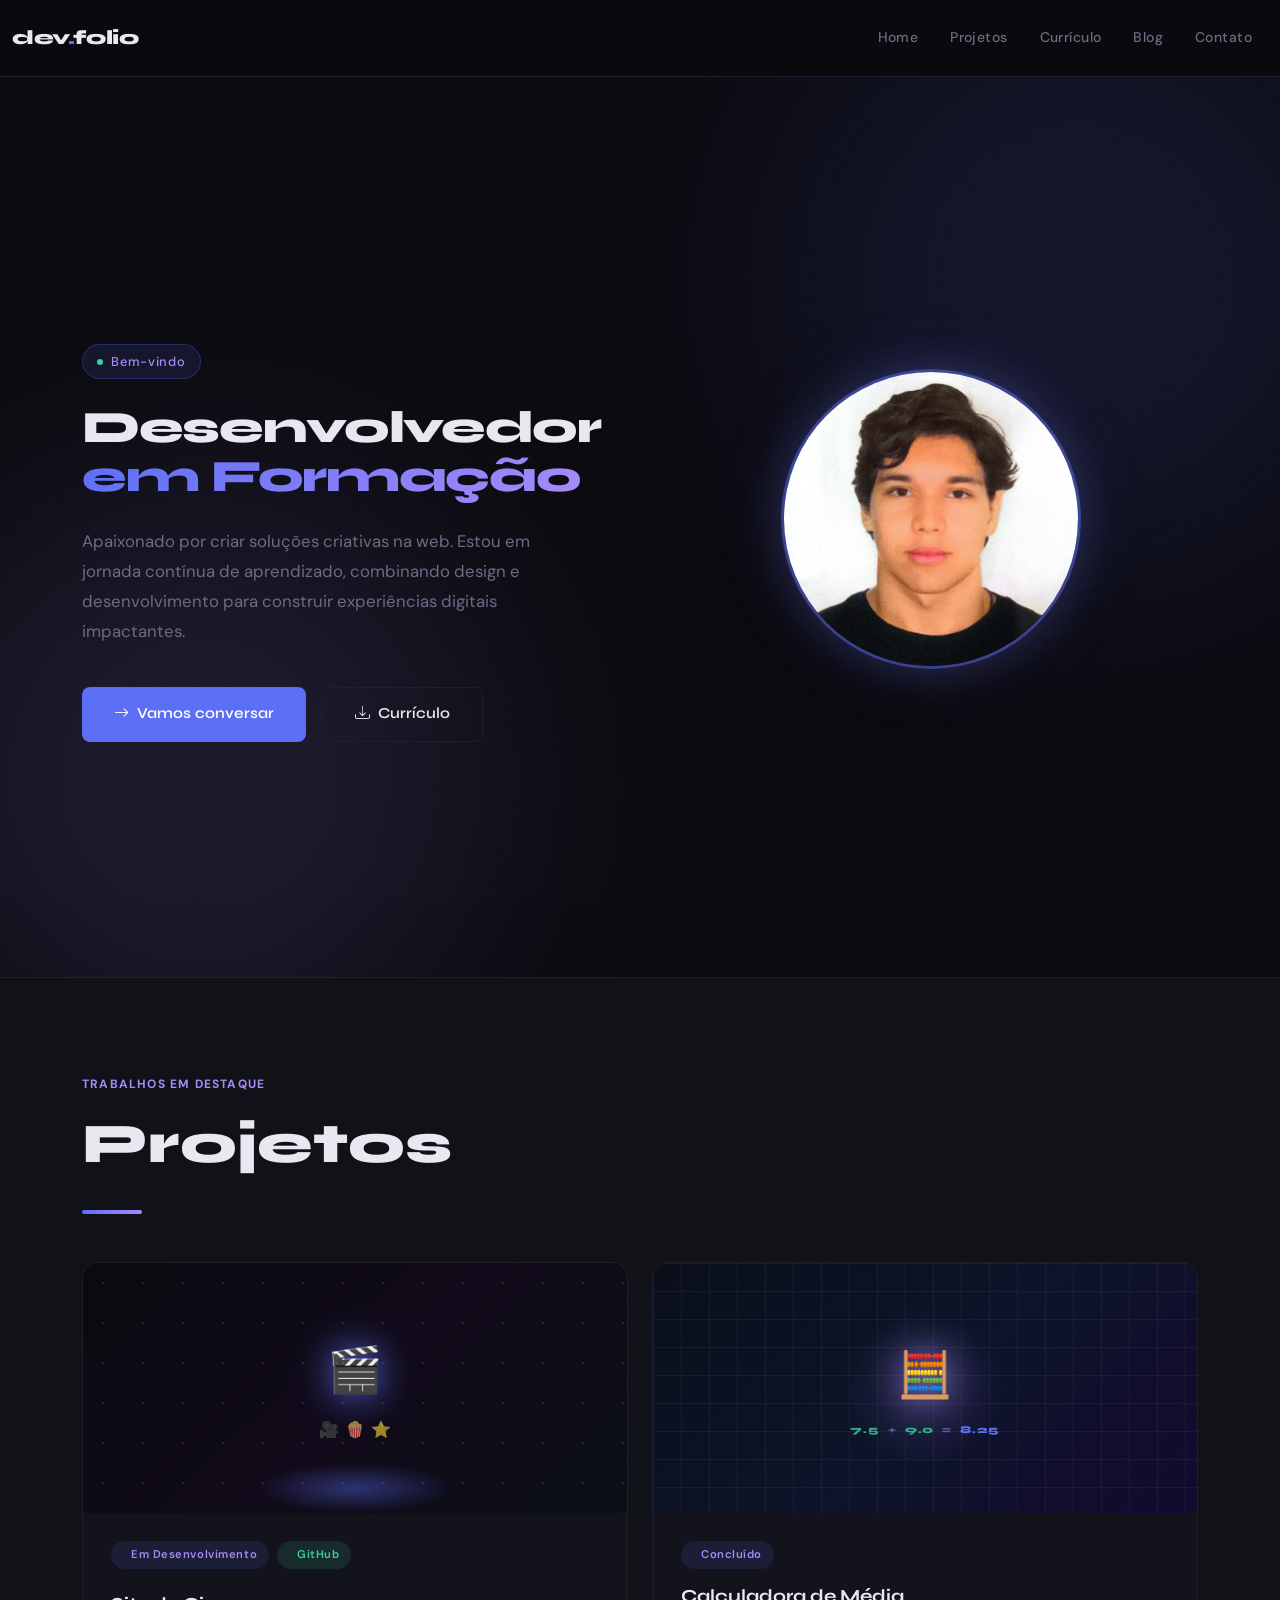
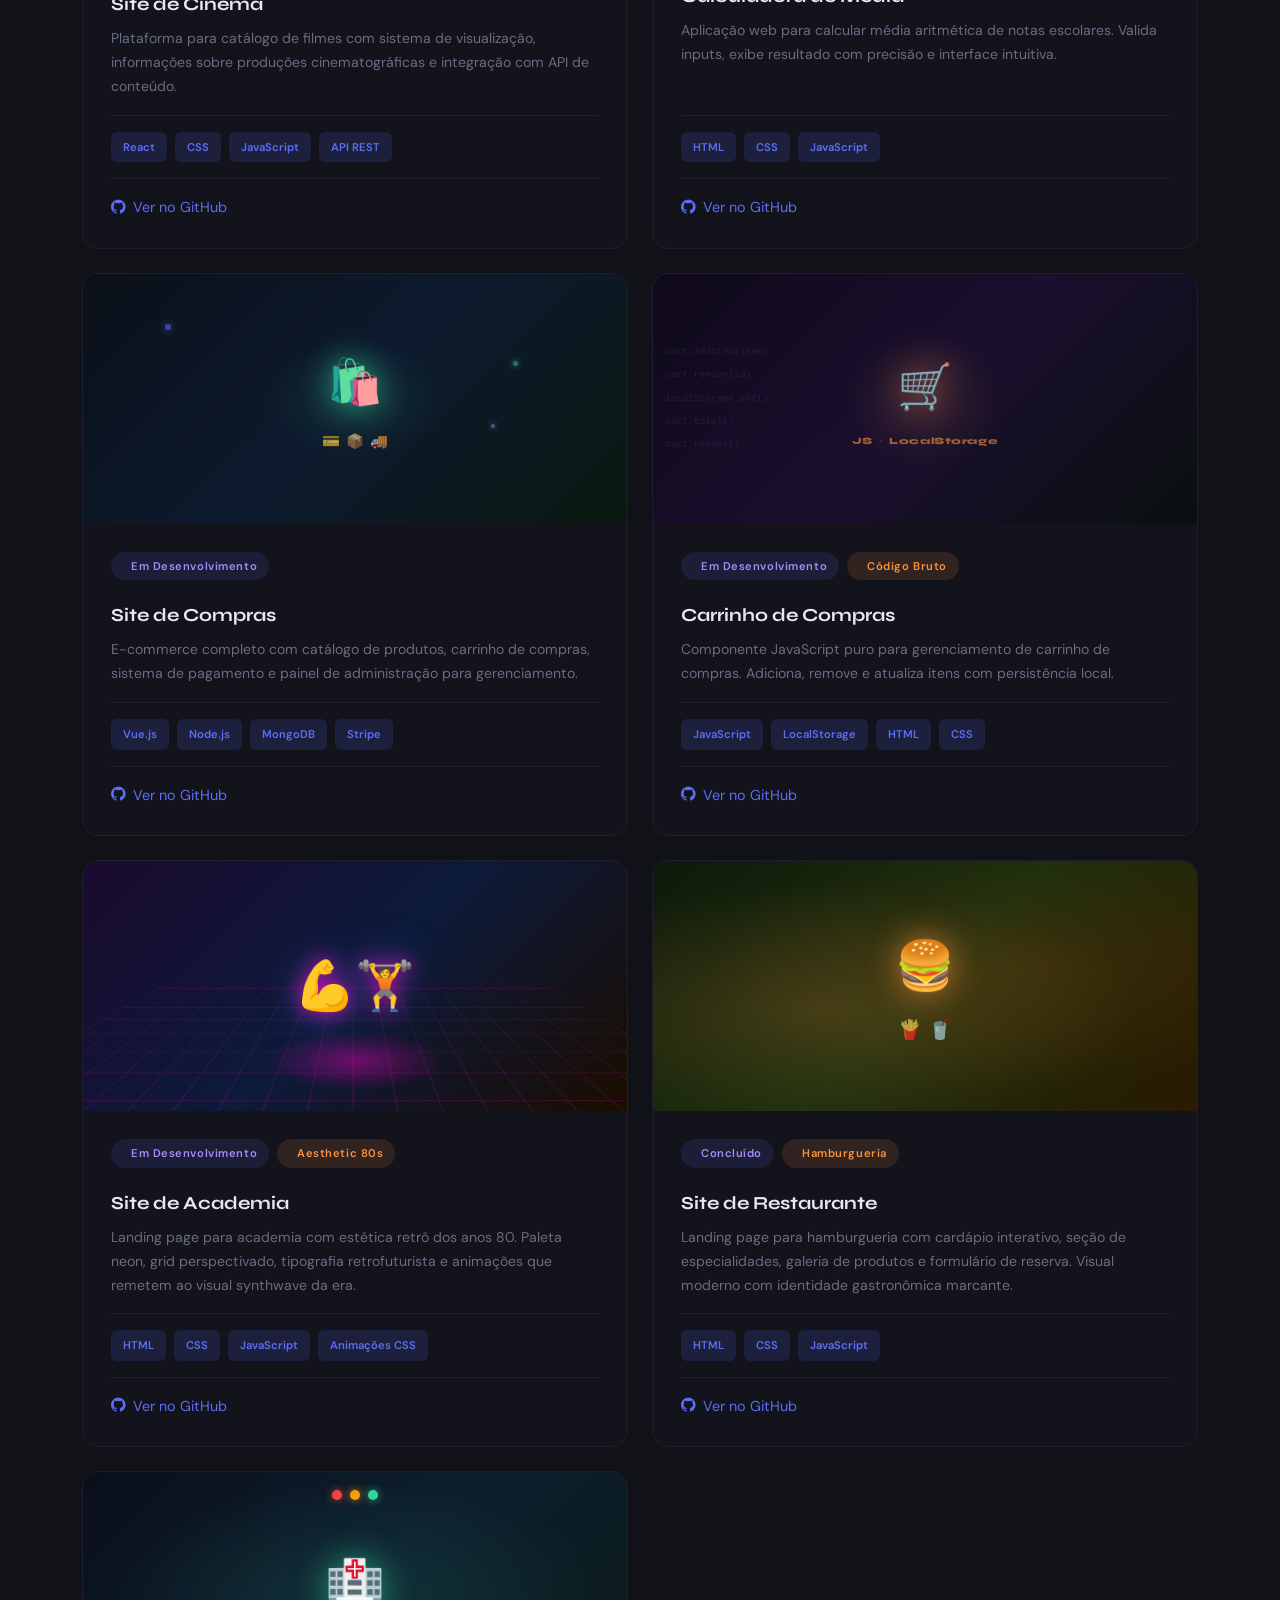
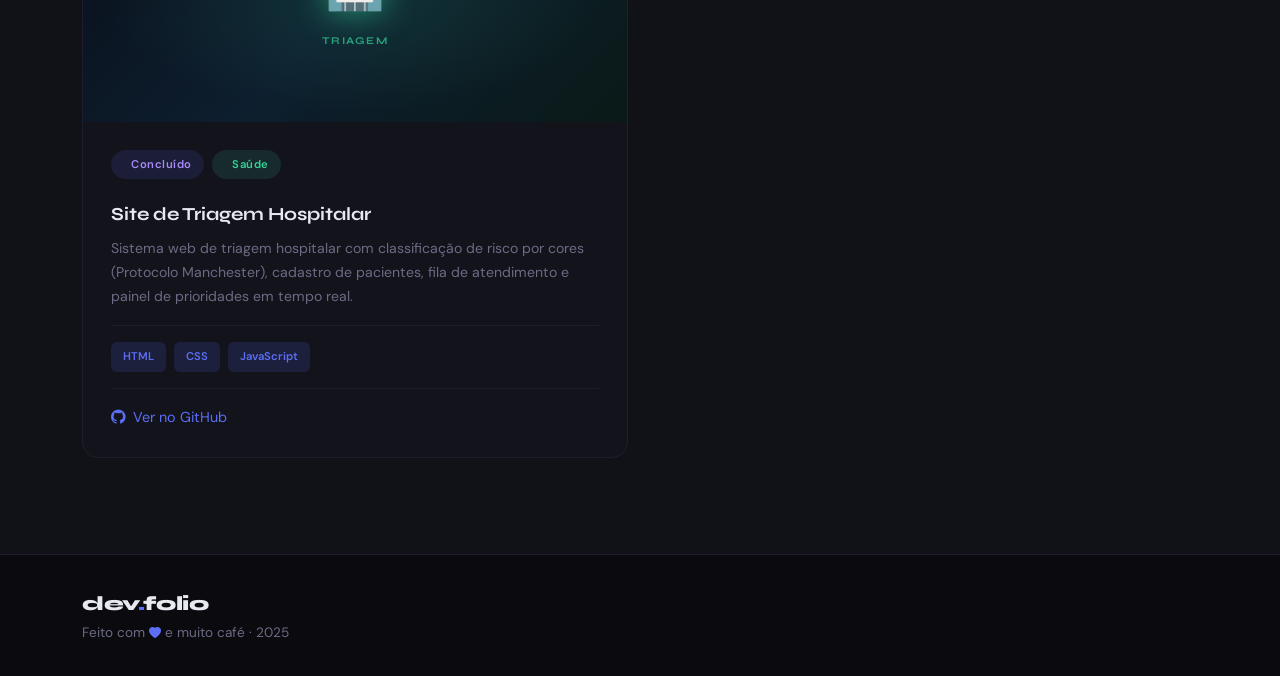
==== commit 59f3b988: "Commit new index" ====
--- a/index.html
+++ b/index.html
@@ -86,8 +86,17 @@
 
       <div class="col-lg-6 fade-up delay-1">
         <div class="project-card">
-          <div class="project-image" style="background:linear-gradient(135deg,rgba(91,110,245,0.2) 0%,rgba(167,139,250,0.2) 100%);display:flex;align-items:center;justify-content:center;">
-            <i class="bi bi-film" style="font-size:3rem;color:var(--accent);opacity:0.3;"></i>
+          <div class="project-image" style="background:linear-gradient(135deg,#0a0a0f 0%,#110a1a 50%,#0a0f18 100%);display:flex;align-items:center;justify-content:center;position:relative;overflow:hidden;">
+            <div style="position:absolute;inset:0;background-image:radial-gradient(circle,rgba(255,255,255,0.7) 1px,transparent 1px);background-size:40px 40px;background-position:0 0,20px 20px;opacity:0.15;"></div>
+            <div style="position:absolute;bottom:0;left:50%;transform:translateX(-50%);width:200px;height:50px;background:radial-gradient(ellipse,rgba(91,110,245,0.4) 0%,transparent 70%);"></div>
+            <div style="position:relative;z-index:2;display:flex;flex-direction:column;align-items:center;gap:0.5rem;">
+              <span style="font-size:2.8rem;filter:drop-shadow(0 0 18px rgba(91,110,245,0.9));">🎬</span>
+              <div style="display:flex;gap:0.4rem;">
+                <span style="font-size:1rem;opacity:0.6;">🎥</span>
+                <span style="font-size:1rem;opacity:0.6;">🍿</span>
+                <span style="font-size:1rem;opacity:0.6;">⭐</span>
+              </div>
+            </div>
           </div>
           <div class="project-content">
             <div style="display:flex;gap:0.5rem;flex-wrap:wrap;margin-bottom:0.5rem;">
@@ -113,8 +122,19 @@
 
       <div class="col-lg-6 fade-up delay-2">
         <div class="project-card">
-          <div class="project-image" style="background:linear-gradient(135deg,rgba(91,110,245,0.2) 0%,rgba(167,139,250,0.2) 100%);display:flex;align-items:center;justify-content:center;">
-            <i class="bi bi-calculator" style="font-size:3rem;color:var(--accent);opacity:0.3;"></i>
+          <div class="project-image" style="background:linear-gradient(135deg,#0a0f1a 0%,#0d1429 50%,#130a2e 100%);display:flex;align-items:center;justify-content:center;position:relative;overflow:hidden;">
+            <div style="position:absolute;inset:0;background-image:linear-gradient(rgba(167,139,250,0.08) 1px,transparent 1px),linear-gradient(90deg,rgba(167,139,250,0.08) 1px,transparent 1px);background-size:28px 28px;"></div>
+            <div style="position:absolute;top:50%;left:50%;transform:translate(-50%,-50%);width:160px;height:160px;background:radial-gradient(ellipse,rgba(167,139,250,0.18) 0%,transparent 70%);"></div>
+            <div style="position:relative;z-index:2;display:flex;flex-direction:column;align-items:center;gap:0.5rem;">
+              <span style="font-size:2.8rem;filter:drop-shadow(0 0 16px rgba(167,139,250,0.85));">🧮</span>
+              <div style="display:flex;gap:0.5rem;font-family:'Syne',sans-serif;font-size:0.65rem;font-weight:800;letter-spacing:0.08em;">
+                <span style="color:rgba(52,211,153,0.8);">7.5</span>
+                <span style="color:rgba(167,139,250,0.5);">+</span>
+                <span style="color:rgba(52,211,153,0.8);">9.0</span>
+                <span style="color:rgba(167,139,250,0.5);">=</span>
+                <span style="color:rgba(91,110,245,1);">8.25</span>
+              </div>
+            </div>
           </div>
           <div class="project-content">
             <span class="project-tag"><span class="dot" style="background:var(--accent3);"></span>Concluído</span>
@@ -136,8 +156,21 @@
 
       <div class="col-lg-6 fade-up delay-3">
         <div class="project-card">
-          <div class="project-image" style="background:linear-gradient(135deg,rgba(91,110,245,0.2) 0%,rgba(167,139,250,0.2) 100%);display:flex;align-items:center;justify-content:center;">
-            <i class="bi bi-bag-check" style="font-size:3rem;color:var(--accent);opacity:0.3;"></i>
+          <div class="project-image" style="background:linear-gradient(135deg,#0a1018 0%,#0d1a2e 50%,#0a180f 100%);display:flex;align-items:center;justify-content:center;position:relative;overflow:hidden;">
+            <!-- partículas flutuantes -->
+            <div style="position:absolute;top:20%;left:15%;width:6px;height:6px;border-radius:50%;background:rgba(91,110,245,0.6);box-shadow:0 0 8px rgba(91,110,245,0.8);"></div>
+            <div style="position:absolute;top:60%;left:75%;width:4px;height:4px;border-radius:50%;background:rgba(167,139,250,0.5);box-shadow:0 0 6px rgba(167,139,250,0.7);"></div>
+            <div style="position:absolute;top:35%;right:20%;width:5px;height:5px;border-radius:50%;background:rgba(52,211,153,0.5);box-shadow:0 0 6px rgba(52,211,153,0.7);"></div>
+            <!-- glow fundo -->
+            <div style="position:absolute;top:50%;left:50%;transform:translate(-50%,-50%);width:180px;height:120px;background:radial-gradient(ellipse,rgba(52,211,153,0.12) 0%,transparent 70%);"></div>
+            <div style="position:relative;z-index:2;display:flex;flex-direction:column;align-items:center;gap:0.5rem;">
+              <span style="font-size:2.8rem;filter:drop-shadow(0 0 16px rgba(52,211,153,0.7));">🛍️</span>
+              <div style="display:flex;gap:0.4rem;">
+                <span style="font-size:0.9rem;opacity:0.65;">💳</span>
+                <span style="font-size:0.9rem;opacity:0.65;">📦</span>
+                <span style="font-size:0.9rem;opacity:0.65;">🚚</span>
+              </div>
+            </div>
           </div>
           <div class="project-content">
             <div style="display:flex;gap:0.5rem;flex-wrap:wrap;margin-bottom:0.5rem;">
@@ -162,8 +195,25 @@
 
       <div class="col-lg-6 fade-up delay-4">
         <div class="project-card">
-          <div class="project-image" style="background:linear-gradient(135deg,rgba(91,110,245,0.2) 0%,rgba(167,139,250,0.2) 100%);display:flex;align-items:center;justify-content:center;">
-            <i class="bi bi-basket" style="font-size:3rem;color:var(--accent);opacity:0.3;"></i>
+          <div class="project-image" style="background:linear-gradient(135deg,#0f0a1a 0%,#1a0f2e 50%,#0a100f 100%);display:flex;align-items:center;justify-content:center;position:relative;overflow:hidden;">
+            <!-- linhas de código ao fundo -->
+            <div style="position:absolute;left:12px;top:0;bottom:0;display:flex;flex-direction:column;justify-content:center;gap:7px;opacity:0.13;font-family:monospace;font-size:0.6rem;color:#a78bfa;white-space:nowrap;pointer-events:none;">
+              <span>cart.addItem(item)</span>
+              <span>cart.remove(id)</span>
+              <span>localStorage.set()</span>
+              <span>cart.total()</span>
+              <span>cart.render()</span>
+            </div>
+            <!-- glow -->
+            <div style="position:absolute;top:50%;left:50%;transform:translate(-50%,-50%);width:160px;height:140px;background:radial-gradient(ellipse,rgba(251,146,60,0.13) 0%,transparent 70%);"></div>
+            <div style="position:relative;z-index:2;display:flex;flex-direction:column;align-items:center;gap:0.5rem;">
+              <span style="font-size:2.8rem;filter:drop-shadow(0 0 16px rgba(251,146,60,0.75));">🛒</span>
+              <div style="display:flex;gap:0.4rem;font-family:'Syne',sans-serif;font-size:0.6rem;font-weight:800;color:rgba(251,146,60,0.6);letter-spacing:0.06em;">
+                <span>JS</span>
+                <span style="opacity:0.4;">·</span>
+                <span>LocalStorage</span>
+              </div>
+            </div>
           </div>
           <div class="project-content">
             <div style="display:flex;gap:0.5rem;flex-wrap:wrap;margin-bottom:0.5rem;">
